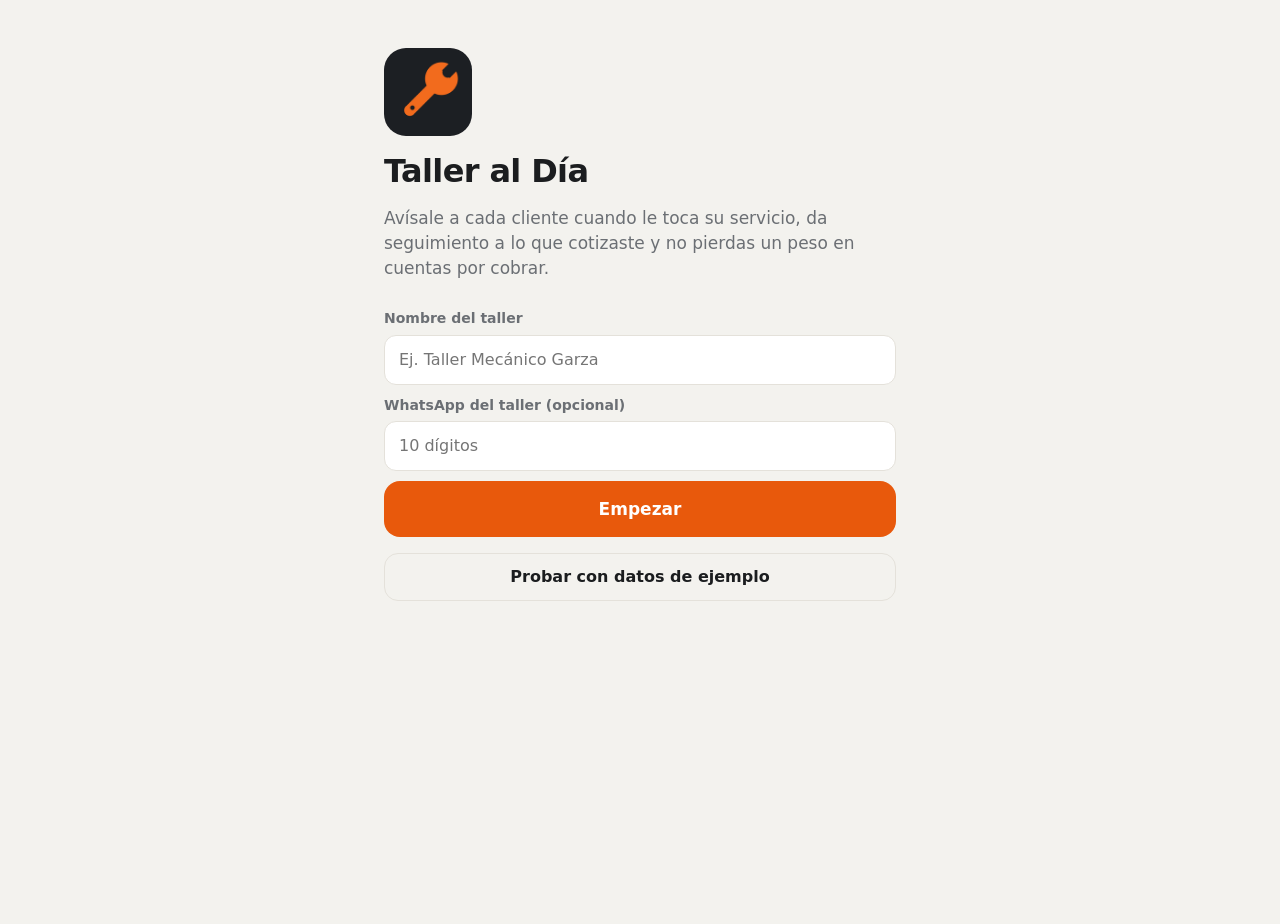
==== index.html @ 3bb6aabb "Taller al Día: PWA para talleres mecánicos Co-Authored-By: Claude Opus 5.5 <noreply@anthropic.com>" ====
<!doctype html>
<html lang="es-MX">
<head>
  <meta charset="utf-8">
  <meta name="viewport" content="width=device-width, initial-scale=1, viewport-fit=cover">
  <title>Taller al Día</title>
  <meta name="description" content="Recordatorios de servicio, cotizaciones y cobranza para talleres mecánicos.">
  <meta name="theme-color" content="#1C1F23">
  <meta name="apple-mobile-web-app-capable" content="yes">
  <meta name="mobile-web-app-capable" content="yes">
  <meta name="apple-mobile-web-app-status-bar-style" content="black-translucent">
  <meta name="apple-mobile-web-app-title" content="Taller al Día">
  <link rel="manifest" href="manifest.webmanifest">
  <link rel="icon" href="icons/icon-192.png">
  <link rel="apple-touch-icon" href="icons/apple-touch-icon.png">
  <link rel="stylesheet" href="styles.css">
</head>
<body>
  <div id="app"></div>
  <nav class="tabbar" id="tabbar" hidden></nav>
  <div id="toast" role="status" aria-live="polite"></div>
  <script src="app.js"></script>
</body>
</html>
---- styles.css ----
:root {
  --bg: #F3F2EE;
  --card: #FFFFFF;
  --ink: #1B1D1F;
  --muted: #6B6F74;
  --line: #E4E1DA;
  --soft: #EEECE6;
  --accent: #E8590C;
  --accent-ink: #FFFFFF;
  --accent-soft: #FDEBDF;
  --ok: #2B8A3E;
  --ok-soft: #E3F4E6;
  --warn: #B66A00;
  --warn-soft: #FFF1D6;
  --bad: #C92A2A;
  --bad-soft: #FDE5E5;
  --wa: #1DA851;
  --hero: #1C1F23;
  --hero-ink: #F7F5F0;
  --shadow: 0 1px 2px rgba(20, 20, 20, .05), 0 4px 14px rgba(20, 20, 20, .05);
  --r: 16px;
  --nav-h: 68px;
  color-scheme: light;
}

@media (prefers-color-scheme: dark) {
  :root {
    --bg: #111315;
    --card: #1B1E21;
    --ink: #F1F0EC;
    --muted: #9BA0A6;
    --line: #2C3034;
    --soft: #24282C;
    --accent: #FF7A33;
    --accent-ink: #1B1D1F;
    --accent-soft: #3A2417;
    --ok: #5CC977;
    --ok-soft: #173222;
    --warn: #F2B544;
    --warn-soft: #382B12;
    --bad: #FF6B6B;
    --bad-soft: #3B1C1C;
    --wa: #2BC765;
    --hero: #22262A;
    --shadow: none;
    color-scheme: dark;
  }
}

* { box-sizing: border-box; -webkit-tap-highlight-color: transparent; }
html { -webkit-text-size-adjust: 100%; }
body {
  margin: 0;
  background: var(--bg);
  color: var(--ink);
  font: 16px/1.45 system-ui, -apple-system, "Segoe UI", Roboto, "Helvetica Neue", sans-serif;
  padding-bottom: calc(var(--nav-h) + env(safe-area-inset-bottom) + 16px);
  min-height: 100vh;
}
body.no-nav { padding-bottom: 24px; }
a { color: inherit; text-decoration: none; }
button, input, select, textarea { font: inherit; color: inherit; }
h1, h2, h3 { margin: 0; line-height: 1.2; }
p { margin: 0; }
.ic { flex: none; display: block; }
#app { max-width: 560px; margin: 0 auto; }

/* ---------- Encabezado ---------- */
.top {
  position: sticky; top: 0; z-index: 10;
  display: flex; align-items: center; gap: 8px;
  padding: calc(env(safe-area-inset-top) + 12px) 16px 12px;
  min-height: calc(env(safe-area-inset-top) + 68px);
  background: color-mix(in srgb, var(--bg) 88%, transparent);
  backdrop-filter: saturate(1.4) blur(14px);
  -webkit-backdrop-filter: saturate(1.4) blur(14px);
}
.top-title { flex: 1; min-width: 0; }
.top h1 { font-size: 22px; font-weight: 750; letter-spacing: -.01em; white-space: nowrap; overflow: hidden; text-overflow: ellipsis; }
.top-sub { color: var(--muted); font-size: 14px; white-space: nowrap; overflow: hidden; text-overflow: ellipsis; }
.top-sub::first-letter { text-transform: uppercase; }
.top-right { display: flex; gap: 4px; }
.icon-btn {
  display: inline-grid; place-items: center;
  width: 44px; height: 44px; border-radius: 12px;
  border: 0; background: transparent; cursor: pointer;
}
.icon-btn:active { background: var(--soft); }
.icon-btn.sm { width: 36px; height: 36px; color: var(--muted); }

.page { padding: 4px 16px 24px; display: flex; flex-direction: column; gap: 12px; }
.sec { font-size: 15px; font-weight: 700; margin: 14px 2px 8px; color: var(--ink); display: flex; gap: 6px; align-items: baseline; }
.muted { color: var(--muted); }
.small { font-size: 14px; }
.center { text-align: center; }
.pad { padding: 8px 2px; }
.grow { flex: 1; min-width: 0; }
.ell { white-space: nowrap; overflow: hidden; text-overflow: ellipsis; }
.t-ok { color: var(--ok); }
.t-warn { color: var(--warn); }
.t-bad { color: var(--bad); }
.stack { display: flex; flex-direction: column; gap: 10px; }
.hint { color: var(--muted); font-size: 14px; margin: 6px 2px 0; }
.tip { color: var(--muted); font-size: 14px; padding: 0 2px; }
.note { background: var(--warn-soft); padding: 12px 14px; border-radius: 12px; font-size: 15px; }

/* ---------- Tarjetas ---------- */
.card {
  background: var(--card); border-radius: var(--r);
  box-shadow: var(--shadow); border: 1px solid var(--line);
  padding: 14px;
}
.card-h { font-size: 15px; font-weight: 700; margin-bottom: 8px; }
.row { display: flex; align-items: center; gap: 12px; padding: 12px 14px; }
.row:active, .list-row:active, .pick:active { background: var(--soft); }
.row-ic {
  width: 40px; height: 40px; border-radius: 12px; flex: none;
  display: grid; place-items: center; background: var(--soft); color: var(--muted);
}
.row-title { font-weight: 650; white-space: nowrap; overflow: hidden; text-overflow: ellipsis; }
.row-sub { color: var(--muted); font-size: 14px; white-space: nowrap; overflow: hidden; text-overflow: ellipsis; }
.row-end { display: flex; flex-direction: column; align-items: flex-end; gap: 4px; flex: none; }
.row-amt { font-weight: 700; font-size: 15px; text-align: right; }
.row-amt small { display: block; font-size: 12px; font-weight: 600; }
.avatar {
  width: 40px; height: 40px; border-radius: 50%; flex: none;
  display: grid; place-items: center; font-weight: 700;
  background: var(--accent-soft); color: var(--accent);
}
.dot { display: inline-block; width: 8px; height: 8px; border-radius: 50%; background: var(--accent); vertical-align: middle; }

.pill {
  display: inline-flex; align-items: center; gap: 4px;
  font-size: 12px; font-weight: 700; padding: 4px 9px; border-radius: 999px;
  white-space: nowrap; letter-spacing: .01em;
}
.pill.ok { background: var(--ok-soft); color: var(--ok); }
.pill.warn { background: var(--warn-soft); color: var(--warn); }
.pill.bad { background: var(--bad-soft); color: var(--bad); }
.pill.accent { background: var(--accent-soft); color: var(--accent); }
.pill.muted { background: var(--soft); color: var(--muted); }

/* ---------- Botones ---------- */
.btn {
  display: inline-flex; align-items: center; justify-content: center; gap: 8px;
  min-height: 48px; padding: 10px 16px; border-radius: 14px;
  border: 1px solid transparent; background: var(--soft);
  font-weight: 650; font-size: 16px; cursor: pointer; text-align: center;
  transition: transform .08s ease, filter .15s ease;
}
.btn:active { transform: scale(.98); }
.btn.primary { background: var(--accent); color: var(--accent-ink); }
.btn.wa { background: var(--wa); color: #fff; }
.btn.ghost { background: transparent; border-color: var(--line); }
.btn.danger-ghost { background: transparent; border-color: var(--line); color: var(--bad); }
.btn.big { min-height: 56px; font-size: 17px; border-radius: 16px; }
.btn.small { min-height: 38px; padding: 6px 12px; font-size: 14px; border-radius: 10px; }
.btn.icon { width: 48px; padding: 0; background: var(--soft); }
.btn.wide { width: 100%; }

/* ---------- Inicio ---------- */
.hero {
  display: block; border-radius: 20px; padding: 18px;
  background: var(--hero); color: var(--hero-ink);
  position: relative; overflow: hidden;
}
.hero::after {
  content: ""; position: absolute; right: -40px; top: -40px; width: 160px; height: 160px; border-radius: 50%;
  background: radial-gradient(circle, color-mix(in srgb, var(--accent) 55%, transparent), transparent 70%);
  opacity: .55;
}
.hero-label { font-size: 14px; opacity: .75; font-weight: 600; }
.hero-amt { font-size: 40px; font-weight: 800; letter-spacing: -.02em; margin: 2px 0; font-variant-numeric: tabular-nums; }
.hero-sub { font-size: 15px; opacity: .85; }
.hero-cta {
  margin-top: 14px; display: inline-flex; align-items: center; gap: 4px;
  background: var(--accent); color: #fff; font-weight: 700; padding: 10px 14px; border-radius: 12px;
}
.kpis { display: grid; grid-template-columns: 1fr 1fr; gap: 10px; }
.kpis.three { grid-template-columns: repeat(3, 1fr); }
.kpi {
  background: var(--card); border: 1px solid var(--line); box-shadow: var(--shadow);
  border-radius: 14px; padding: 12px; display: flex; flex-direction: column; gap: 2px; min-width: 0;
}
.kpi span { font-size: 13px; color: var(--muted); font-weight: 600; }
.kpi b { font-size: 21px; font-weight: 800; font-variant-numeric: tabular-nums; letter-spacing: -.01em; white-space: nowrap; overflow: hidden; text-overflow: ellipsis; }
.kpi small { font-size: 12px; color: var(--muted); }
.list { padding: 4px 0; }
.list-row {
  display: flex; align-items: center; gap: 10px; width: 100%;
  padding: 12px 14px; border: 0; background: none; text-align: left; cursor: pointer;
  border-bottom: 1px solid var(--line); min-height: 52px;
}
.list-row:last-child { border-bottom: 0; }
.list-row > span:first-child { flex: 1; }
.list-row small { display: block; color: var(--muted); font-size: 13px; }
.list-row .ic { color: var(--muted); }
.count { min-width: 28px; height: 26px; padding: 0 8px; border-radius: 999px; display: grid; place-items: center; background: var(--soft); color: var(--muted); font-weight: 700; font-size: 14px; }
.count.on { background: var(--accent); color: #fff; }

/* ---------- Segmentos ---------- */
.seg-wrap { position: sticky; top: calc(env(safe-area-inset-top) + 68px); z-index: 9; background: var(--bg); padding: 0 16px 8px; }
.seg { display: flex; gap: 6px; overflow-x: auto; scrollbar-width: none; }
.seg::-webkit-scrollbar { display: none; }
.seg-btn {
  flex: none; display: inline-flex; gap: 6px; align-items: center;
  padding: 9px 14px; border-radius: 999px; background: var(--card); border: 1px solid var(--line);
  font-weight: 650; font-size: 15px; min-height: 42px;
}
.seg-btn b { background: var(--accent); color: #fff; font-size: 12px; border-radius: 999px; padding: 1px 7px; }
.seg-btn.on { background: var(--ink); color: var(--bg); border-color: var(--ink); }

/* ---------- Avisos ---------- */
.item { display: flex; flex-direction: column; gap: 10px; }
.item-head { display: flex; justify-content: space-between; gap: 10px; align-items: flex-start; }
.item-who { min-width: 0; flex: 1; }
.item-title { font-weight: 700; font-size: 17px; }
.item-sub { color: var(--muted); font-size: 14px; white-space: nowrap; overflow: hidden; text-overflow: ellipsis; }
.item-body p { font-size: 15px; }
.item-meta { color: var(--muted); font-size: 13px; margin-top: 4px; }
.item-meta.tries { display: flex; align-items: center; gap: 6px; margin: 0; color: var(--warn); font-weight: 600; }
.item-actions { display: flex; gap: 8px; }
.item-actions .btn.wa { flex: 1; }
.item-extra { display: flex; gap: 8px; flex-wrap: wrap; }
.due { list-style: none; margin: 0; padding: 0; display: flex; flex-direction: column; gap: 6px; }
.due li { display: flex; flex-direction: column; font-size: 15px; }
.due li span { font-size: 13px; font-weight: 600; }
.waiting { margin-top: 6px; }
.waiting summary {
  cursor: pointer; padding: 12px 2px; color: var(--muted); font-weight: 650; list-style: none;
}
.waiting summary::before { content: "▸ "; }
.waiting[open] summary::before { content: "▾ "; }
.waiting .card { opacity: .85; margin-bottom: 12px; }
.empty { text-align: center; padding: 36px 20px; color: var(--muted); display: flex; flex-direction: column; align-items: center; gap: 8px; }
.empty h3 { color: var(--ink); font-size: 18px; }
.empty .btn { margin-top: 10px; }

/* ---------- Clientes ---------- */
.search {
  display: flex; align-items: center; gap: 10px; padding: 0 14px;
  background: var(--card); border: 1px solid var(--line); border-radius: 14px; color: var(--muted);
}
.search input { flex: 1; border: 0; background: none; height: 50px; outline: none; color: var(--ink); font-size: 16px; min-width: 0; }
#list { display: flex; flex-direction: column; gap: 8px; }
.contact { display: grid; grid-template-columns: 1fr 1fr; gap: 10px; }
.veh { display: flex; flex-direction: column; gap: 12px; }
.veh-head { display: flex; align-items: center; gap: 12px; }
.veh-actions { display: flex; }
.veh-actions .btn { flex: 1; }
.hist { border-top: 1px solid var(--line); margin: 0 -14px -14px; }
.hist-row { display: flex; gap: 10px; align-items: center; padding: 11px 14px; border-bottom: 1px solid var(--line); font-size: 14px; }
.hist-row:last-child { border-bottom: 0; }
.hist-row > span:first-child { color: var(--muted); flex: none; }

/* ---------- Orden ---------- */
.steps { list-style: none; display: flex; gap: 6px; margin: 4px 0 2px; padding: 0; }
.steps li {
  flex: 1; display: flex; align-items: center; gap: 6px; font-size: 13px; font-weight: 650; color: var(--muted);
  padding: 8px; border-radius: 12px; background: var(--soft);
}
.steps li span { width: 22px; height: 22px; border-radius: 50%; display: grid; place-items: center; background: var(--line); font-size: 12px; flex: none; }
.steps li.done { color: var(--ink); }
.steps li.done span { background: var(--ok); color: #fff; }
.steps li.cur { background: var(--card); border: 1px solid var(--line); }
.li { display: flex; justify-content: space-between; gap: 12px; padding: 8px 0; border-bottom: 1px solid var(--line); font-size: 15px; }
.li:last-of-type { border-bottom: 0; }
.li.total { font-size: 17px; border-top: 2px solid var(--ink); border-bottom: 1px solid var(--line); margin-top: 4px; }
.li.sub { font-size: 14px; color: var(--muted); border: 0; padding: 4px 0; }
.li b { font-variant-numeric: tabular-nums; }
.pays { border-top: 1px dashed var(--line); margin-top: 6px; padding-top: 6px; }
.card .btn.wide { margin-top: 10px; }
.rec { display: flex; align-items: center; gap: 8px; padding: 8px 0; border-bottom: 1px solid var(--line); }
.rec:last-child { border-bottom: 0; }

/* ---------- Formularios ---------- */
.field { display: flex; flex-direction: column; gap: 6px; min-width: 0; }
.field > span { font-size: 14px; font-weight: 650; color: var(--muted); }
input:not([type=radio]):not([type=checkbox]):not([type=file]), select, textarea {
  width: 100%; min-height: 50px; padding: 12px 14px; border-radius: 12px;
  border: 1px solid var(--line); background: var(--card); font-size: 16px; outline: none;
  -webkit-appearance: none; appearance: none;
}
.search input { border: 0 !important; padding: 0 !important; background: none !important; }
textarea { resize: vertical; min-height: 0; line-height: 1.4; }
select { background-image: linear-gradient(45deg, transparent 50%, var(--muted) 50%), linear-gradient(135deg, var(--muted) 50%, transparent 50%); background-position: calc(100% - 20px) 22px, calc(100% - 15px) 22px; background-size: 5px 5px; background-repeat: no-repeat; padding-right: 36px; }
input:focus, select:focus, textarea:focus { border-color: var(--accent); box-shadow: 0 0 0 3px color-mix(in srgb, var(--accent) 22%, transparent); }
input:disabled { opacity: .6; }
.big-in { font-size: 22px !important; font-weight: 700; font-variant-numeric: tabular-nums; }
.grid2 { display: grid; grid-template-columns: 1fr 1fr; gap: 10px; }
.sub-h { font-size: 15px; margin-top: 4px; }
.form section { display: flex; flex-direction: column; gap: 8px; }
.form .sec { margin-top: 10px; margin-bottom: 0; }
.picks { display: flex; flex-direction: column; gap: 6px; }
.pick {
  display: flex; align-items: center; gap: 12px; width: 100%; text-align: left;
  padding: 10px 12px; border-radius: 14px; border: 1px solid var(--line); background: var(--card); cursor: pointer;
}
.pick.ghosty { color: var(--accent); font-weight: 650; background: transparent; border-style: dashed; min-height: 48px; }
.sel { display: flex; align-items: center; gap: 12px; border-color: var(--accent); }
.chips { display: flex; flex-wrap: wrap; gap: 8px; }
.chip {
  display: inline-flex; align-items: center; gap: 6px;
  min-height: 44px; padding: 8px 14px; border-radius: 999px;
  border: 1px solid var(--line); background: var(--card); font-size: 15px; font-weight: 600; cursor: pointer;
}
.chip.on { background: var(--accent); border-color: var(--accent); color: var(--accent-ink); }
.lines { display: flex; flex-direction: column; gap: 8px; }
.lines:empty { display: none; }
.line { background: var(--card); border: 1px solid var(--line); border-radius: 14px; padding: 10px 10px 10px 12px; display: flex; flex-direction: column; gap: 8px; }
.line-top { display: flex; align-items: center; gap: 6px; }
.line-name { flex: 1; font-weight: 650; }
.line-name-in { flex: 1; min-height: 44px !important; }
.line-nums { display: grid; grid-template-columns: 1fr 1fr; gap: 8px; }
.money-in { display: flex; flex-direction: column; gap: 4px; font-size: 12px; font-weight: 650; color: var(--muted); }
.money-in input { min-height: 44px !important; font-weight: 700; font-variant-numeric: tabular-nums; }
.money-in.soft input { font-weight: 500; }
.radios { display: grid; grid-template-columns: repeat(3, 1fr); gap: 8px; }
.radio { position: relative; }
.radio input { position: absolute; opacity: 0; inset: 0; }
.radio span {
  display: grid; place-items: center; min-height: 48px; padding: 6px; text-align: center;
  border-radius: 12px; border: 1px solid var(--line); background: var(--card); font-weight: 650; font-size: 15px; cursor: pointer;
}
.radio input:checked + span { background: var(--ink); color: var(--bg); border-color: var(--ink); }
.radio input:focus-visible + span { box-shadow: 0 0 0 3px color-mix(in srgb, var(--accent) 35%, transparent); }
.savebar {
  position: fixed; left: 0; right: 0; bottom: 0; z-index: 20;
  display: flex; align-items: center; gap: 14px;
  padding: 12px 16px calc(12px + env(safe-area-inset-bottom));
  background: var(--card); border-top: 1px solid var(--line);
  max-width: 560px; margin: 0 auto;
}
.savebar > div { display: flex; flex-direction: column; }
.savebar small { color: var(--muted); font-size: 13px; font-weight: 600; }
.savebar b { font-size: 22px; font-variant-numeric: tabular-nums; }
.savebar .btn { flex: 1; }
.form { padding-bottom: 110px; }

/* ---------- Barra inferior ---------- */
.tabbar {
  position: fixed; left: 0; right: 0; bottom: 0; z-index: 30;
  display: grid; grid-template-columns: repeat(5, 1fr); align-items: center;
  height: calc(var(--nav-h) + env(safe-area-inset-bottom));
  padding-bottom: env(safe-area-inset-bottom);
  background: color-mix(in srgb, var(--card) 92%, transparent);
  backdrop-filter: saturate(1.4) blur(14px);
  -webkit-backdrop-filter: saturate(1.4) blur(14px);
  border-top: 1px solid var(--line);
}
.tabbar[hidden] { display: none; }
.tabbar a {
  position: relative; display: flex; flex-direction: column; align-items: center; gap: 3px;
  font-size: 12px; font-weight: 650; color: var(--muted); padding: 8px 0;
}
.tabbar a.on { color: var(--accent); }
.tabbar .fab {
  justify-self: center; width: 58px; height: 58px; border-radius: 18px; padding: 0;
  display: grid; place-items: center; background: var(--accent); color: var(--accent-ink);
  box-shadow: 0 6px 18px color-mix(in srgb, var(--accent) 40%, transparent);
  transform: translateY(-10px);
}
.badge {
  position: absolute; top: 2px; left: 50%; margin-left: 6px;
  min-width: 20px; height: 20px; padding: 0 5px; border-radius: 999px;
  background: var(--bad); color: #fff; font-size: 11px; display: grid; place-items: center;
  border: 2px solid var(--card);
}
@media (min-width: 600px) {
  .tabbar { max-width: 560px; margin: 0 auto; border: 1px solid var(--line); border-bottom: 0; border-radius: 20px 20px 0 0; }
}

/* ---------- Hoja inferior ---------- */
.sheet-wrap { position: fixed; inset: 0; z-index: 50; }
.sheet-bg { position: absolute; inset: 0; background: rgba(0, 0, 0, .45); opacity: 0; transition: opacity .2s; }
.sheet {
  position: absolute; left: 0; right: 0; bottom: 0; max-width: 560px; margin: 0 auto;
  max-height: 88vh; overflow-y: auto; background: var(--card);
  border-radius: 22px 22px 0 0; padding: 8px 16px calc(20px + env(safe-area-inset-bottom));
  transform: translateY(100%); transition: transform .25s cubic-bezier(.2, .8, .2, 1);
  display: flex; flex-direction: column; gap: 12px;
}
.sheet h2 { font-size: 20px; }
.grab { width: 40px; height: 5px; border-radius: 3px; background: var(--line); margin: 4px auto 6px; flex: none; }
.sheet-wrap.open .sheet-bg { opacity: 1; }
.sheet-wrap.open .sheet { transform: none; }

/* ---------- Bienvenida ---------- */
.welcome { min-height: 100vh; padding: calc(env(safe-area-inset-top) + 48px) 24px 32px; display: flex; flex-direction: column; gap: 16px; }
.welcome-logo img { border-radius: 22px; display: block; }
.welcome h1 { font-size: 32px; font-weight: 800; letter-spacing: -.02em; }
.lead { font-size: 17px; color: var(--muted); margin-bottom: 12px; }

/* ---------- Aviso flotante ---------- */
#toast {
  position: fixed; left: 50%; bottom: calc(var(--nav-h) + env(safe-area-inset-bottom) + 14px); z-index: 60;
  transform: translate(-50%, 20px); opacity: 0; pointer-events: none;
  background: var(--ink); color: var(--bg); padding: 12px 16px; border-radius: 14px;
  font-size: 15px; font-weight: 600; width: max-content; max-width: calc(100vw - 32px);
  transition: opacity .2s, transform .2s;
}
#toast.show { opacity: 1; transform: translate(-50%, 0); }

@media (prefers-reduced-motion: reduce) {
  *, *::before, *::after { transition: none !important; }
}
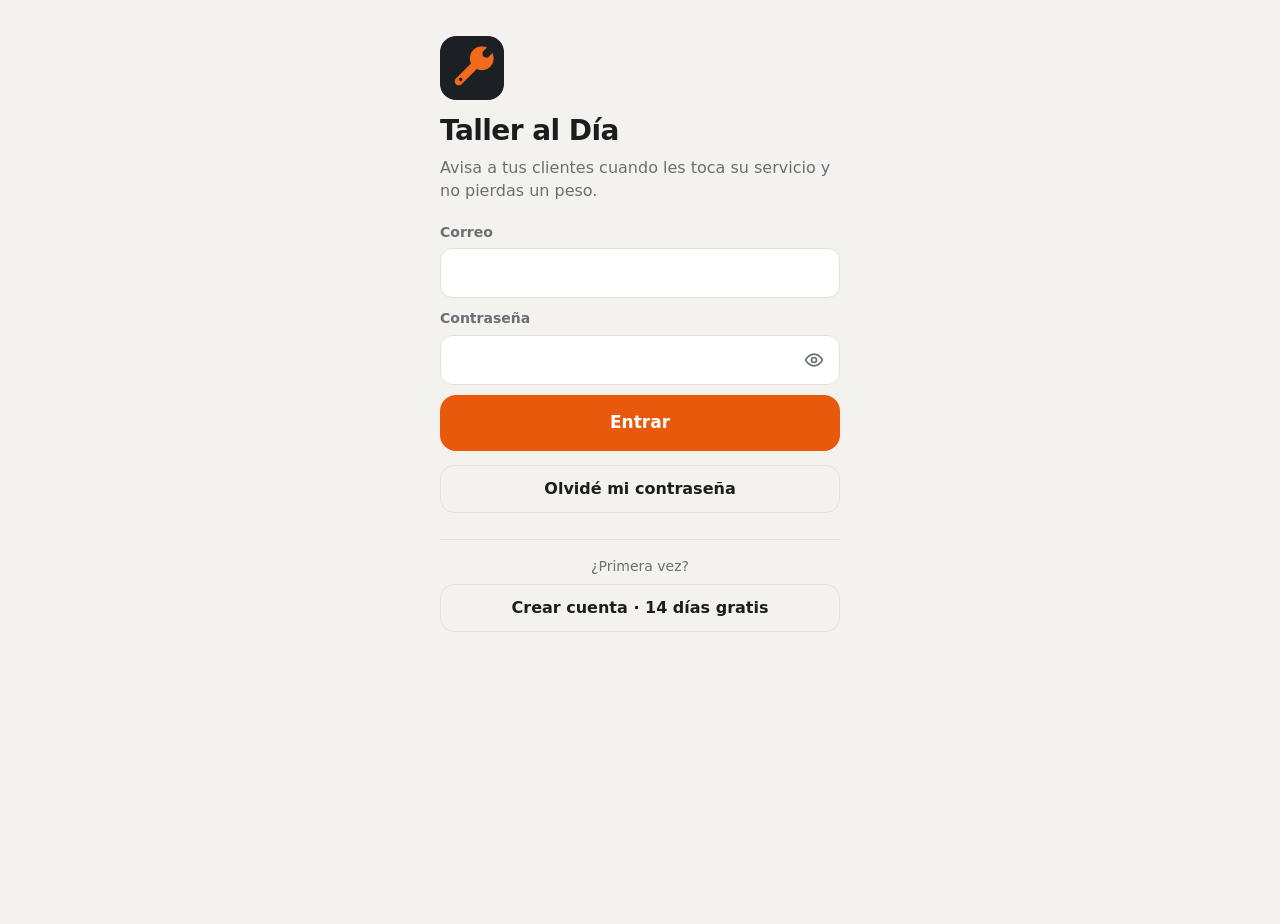
==== commit 9551db20: "Cuentas seguras, código por correo y suscripción con Stripe - Contraseña de más de 10 caracteres con" ====
--- a/index.html
+++ b/index.html
@@ -2,6 +2,8 @@
 <html lang="es-MX">
 <head>
   <meta charset="utf-8">
+  <meta http-equiv="Content-Security-Policy" content="default-src 'self'; connect-src 'self' http://localhost:8787 https://*.supabase.co; img-src 'self' data:; style-src 'self'; script-src 'self'; object-src 'none'; base-uri 'none'; form-action 'self'">
+  <meta name="referrer" content="no-referrer">
   <meta name="viewport" content="width=device-width, initial-scale=1, viewport-fit=cover">
   <title>Taller al Día</title>
   <meta name="description" content="Recordatorios de servicio, cotizaciones y cobranza para talleres mecánicos.">
@@ -19,6 +21,7 @@
   <div id="app"></div>
   <nav class="tabbar" id="tabbar" hidden></nav>
   <div id="toast" role="status" aria-live="polite"></div>
+  <script src="config.js"></script>
   <script src="app.js"></script>
 </body>
 </html>
--- a/styles.css
+++ b/styles.css
@@ -149,6 +149,7 @@
   transition: transform .08s ease, filter .15s ease;
 }
 .btn:active { transform: scale(.98); }
+.btn:disabled { opacity: .45; cursor: not-allowed; transform: none; }
 .btn.primary { background: var(--accent); color: var(--accent-ink); }
 .btn.wa { background: var(--wa); color: #fff; }
 .btn.ghost { background: transparent; border-color: var(--line); }
@@ -404,3 +405,44 @@
 @media (prefers-reduced-motion: reduce) {
   *, *::before, *::after { transition: none !important; }
 }
+
+/* ---------- Acceso y suscripción ---------- */
+.auth { max-width: 440px; margin: 0 auto; min-height: 100vh; padding: calc(env(safe-area-inset-top) + 36px) 20px 32px; display: flex; flex-direction: column; gap: 14px; }
+.auth-head { display: flex; flex-direction: column; gap: 8px; margin-bottom: 6px; }
+.auth-head img { border-radius: 16px; display: block; }
+.auth-head h1 { font-size: 28px; font-weight: 800; letter-spacing: -.02em; margin-top: 6px; }
+.auth-head .lead { margin: 0; font-size: 16px; }
+.auth-alt { display: flex; flex-direction: column; gap: 8px; margin-top: 12px; padding-top: 16px; border-top: 1px solid var(--line); }
+.auth-alt > span { color: var(--muted); font-size: 14px; text-align: center; }
+.alert { display: flex; gap: 10px; align-items: flex-start; padding: 12px 14px; border-radius: 12px; background: var(--soft); font-size: 15px; }
+.alert.bad { background: var(--bad-soft); color: var(--bad); }
+.alert .ic { margin-top: 2px; }
+.pw { position: relative; }
+.pw input { padding-right: 52px !important; }
+.pw-eye { position: absolute; right: 4px; top: 50%; transform: translateY(-50%); width: 44px; height: 44px; border: 0; background: none; color: var(--muted); display: grid; place-items: center; cursor: pointer; }
+.checklist { list-style: none; margin: -2px 0 2px; padding: 0; display: grid; gap: 4px; font-size: 14px; color: var(--muted); }
+.checklist li { display: flex; align-items: center; gap: 6px; }
+.checklist li .ic { color: var(--bad); }
+.checklist li.ok { color: var(--ok); }
+.checklist li.ok .ic { color: var(--ok); }
+.code-in { font-size: 28px !important; font-weight: 800; letter-spacing: 10px; text-align: center; font-variant-numeric: tabular-nums; }
+.check { display: flex; gap: 10px; align-items: flex-start; font-size: 15px; color: var(--muted); cursor: pointer; }
+.check input { width: 22px; height: 22px; margin: 1px 0 0; accent-color: var(--accent); flex: none; }
+.plan {
+  position: relative; display: flex; align-items: center; gap: 12px; width: 100%; text-align: left;
+  padding: 16px 14px; border-radius: 16px; border: 2px solid var(--line); background: var(--card); cursor: pointer;
+}
+.plan b { font-size: 17px; display: block; }
+.plan small { display: block; color: var(--muted); font-size: 13px; line-height: 1.35; }
+.plan.on { border-color: var(--accent); background: color-mix(in srgb, var(--accent) 6%, var(--card)); }
+.plan-radio { width: 22px; height: 22px; border-radius: 50%; border: 2px solid var(--line); flex: none; }
+.plan.on .plan-radio { border: 7px solid var(--accent); }
+.plan-price { font-size: 22px; font-weight: 800; text-align: right; font-variant-numeric: tabular-nums; flex: none; }
+.plan-price small { display: inline; font-size: 13px; font-weight: 600; }
+.plan-tag { position: absolute; top: -11px; right: 14px; background: var(--ok); color: #fff; font-size: 12px; font-weight: 700; padding: 3px 10px; border-radius: 999px; }
+.perks { list-style: none; margin: 4px 0; padding: 0; display: grid; gap: 8px; }
+.perks li { display: flex; gap: 8px; align-items: center; font-size: 15px; }
+.perks .ic { color: var(--ok); }
+.sync { display: flex; align-items: center; gap: 8px; font-size: 14px; font-weight: 600; }
+.spinner { width: 40px; height: 40px; margin: 40px auto; border-radius: 50%; border: 4px solid var(--line); border-top-color: var(--accent); animation: spin 0.9s linear infinite; }
+@keyframes spin { to { transform: rotate(360deg); } }
